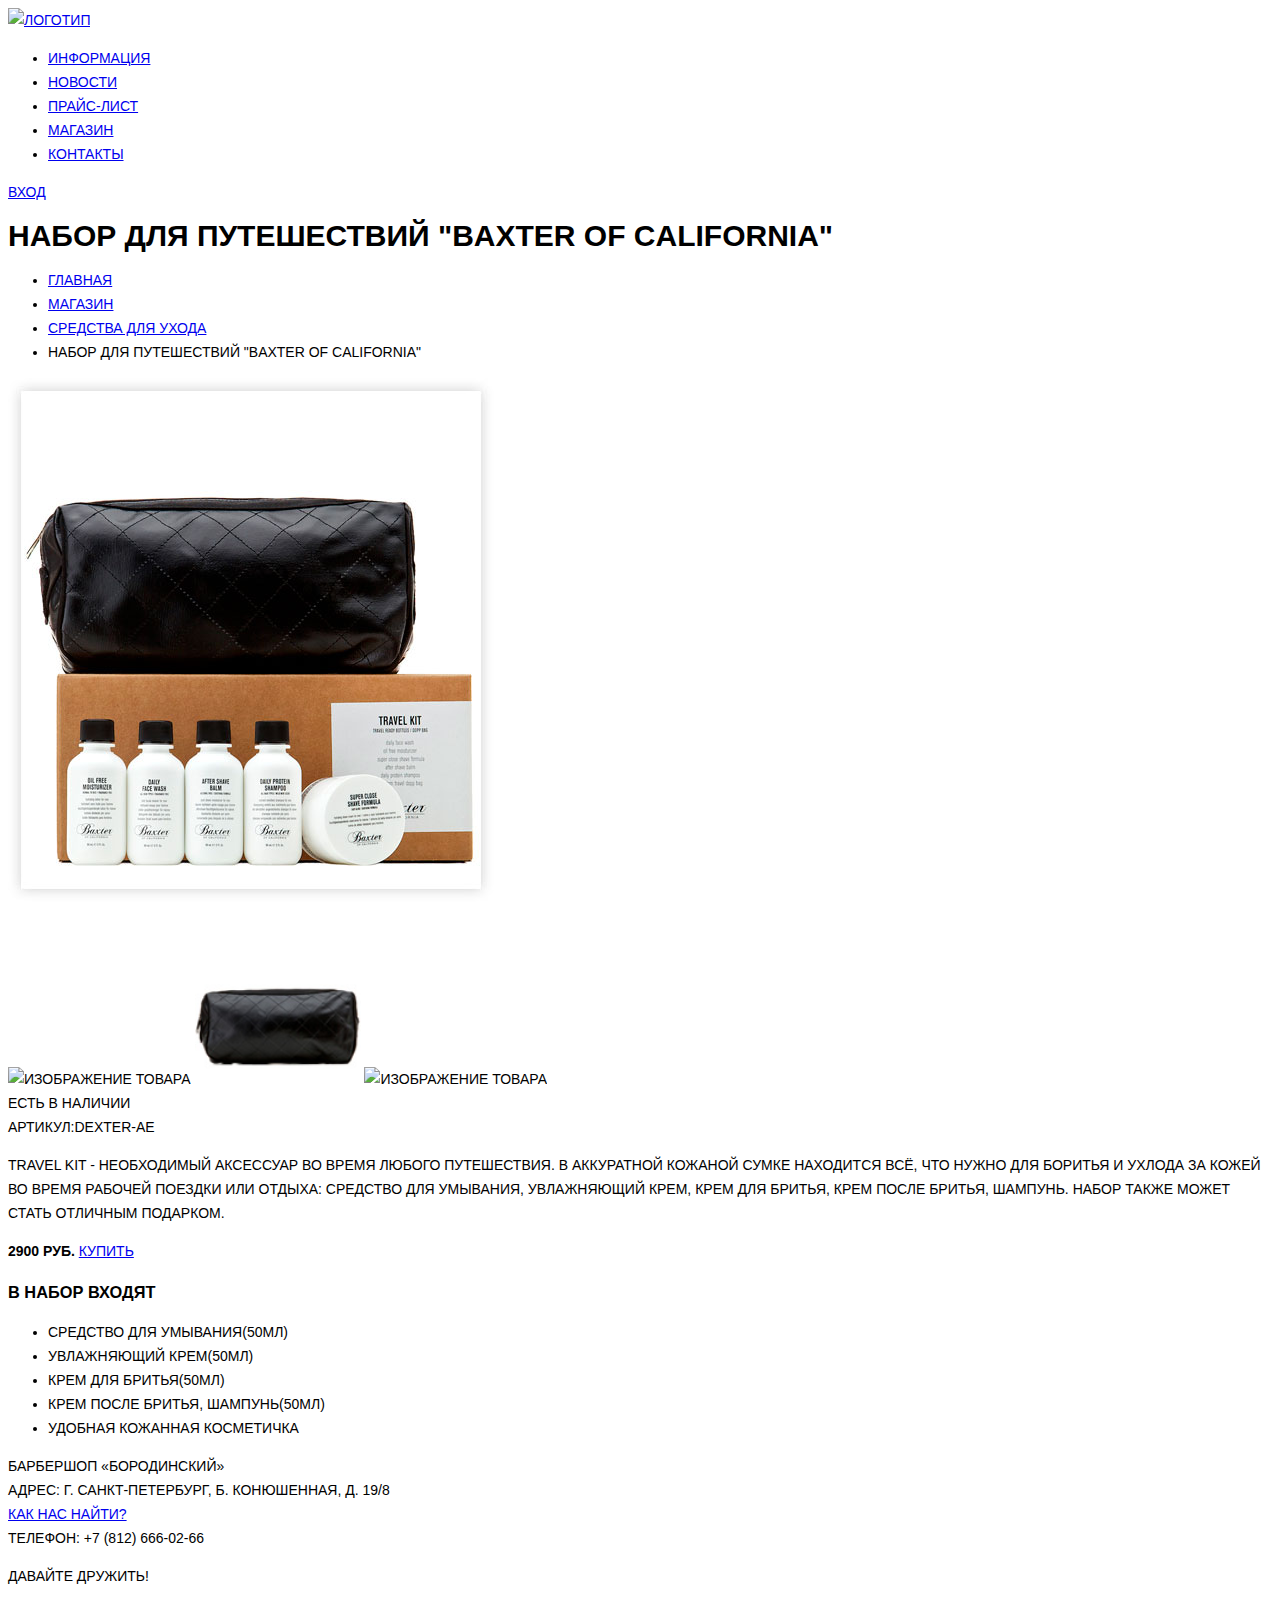
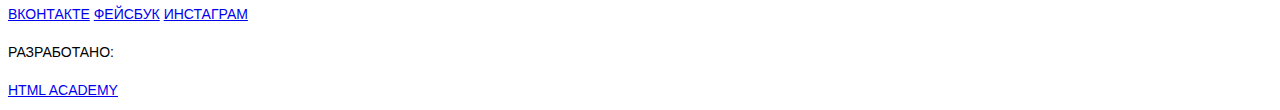
==== barbershop-item.html @ 288feab6 "Merge pull request #2 from VlaSovaAnna/master" ====
<!DOCTYPE html>
<html lang="ru">
  <head>
    <meta charset="utf-8">
    <title>Барбершоп «Бородинский»</title>
    <link href="css/style.css" rel="stylesheet">
  </head
  <body>
    <header class="main-header">
      <div class="container">
        <a class="logo-header" href="index.html">
          <img width="111" height="24" alt="Логотип" src="img/logo.png">
        </a>
        <nav class="main-navigation">
          <ul>
            <li>
              <a class="nav-link" href="#">ИНФОРМАЦИЯ</a>
            </li>
            <li>
              <a class="nav-link"  href="#">НОВОСТИ</a>
            </li>
            <li>
              <a class="nav-link"  href="barbershop-price.html">ПРАЙС-ЛИСТ</a>
            </li>
            <li>
              <a class="nav-link nav-link-active"  href="barbershop-shop.html">МАГАЗИН</a>
            </li>
            <li>
              <a class="nav-link"  href="#">КОНТАКТЫ</a>
            </li>
          </ul>
        </nav>
        <div class="user-block">
          <a class="login" href="#">ВХОД</a>
        </div>
      </div>
    </header>
    <main class="container">
      <h1>НАБОР ДЛЯ ПУТЕШЕСТВИЙ "BAXTER OF CALIFORNIA"</h1>
      <ul class="breadcrumbs">
        <li class="breadcrumbs-item">
          <a href="index.html">ГЛАВНАЯ</a>
        </li>
        <li class="breadcrumbs-item">
          <a href="#">МАГАЗИН</a>
        </li>
        <li class="breadcrumbs-item">
          <a href="barbershop-shop.html">СРЕДСТВА ДЛЯ УХОДА</a>
        </li>
        <li class="breadcrumbs-item breadcrumbs-item-current">НАБОР ДЛЯ ПУТЕШЕСТВИЙ "BAXTER OF CALIFORNIA"</li>
      </ul>
      <div class="product-item">
        <div class="product-item-content">
          <section class="product-item-images">
            <img class="big-picture" width="486" height="524" src="img/travel_kit1_big.jpg" alt="Изображение товара">
            <div>
              <img class="small-picture" width="166" height="175" src="img/travel_kit3.jpg" alt="Изображение товара">
              <img class="small-picture" width="166" height="175" src="img/travel_kit2.jpg" alt="Изображение товара">
              <img class="small-picture" width="166" height="175" src="img/Travel_kit1.jpg" alt="Изображение товара">
            </div>
          </section>
          <section class="product-item-description">
            <div class="product-info">
              <div class="availability">ЕСТЬ В НАЛИЧИИ</div>
              <div class="vendor-code">АРТИКУЛ:DEXTER-AE</div>
            </div>
            <div>
              <p>TRAVEL KIT - НЕОБХОДИМЫЙ АКСЕССУАР ВО ВРЕМЯ ЛЮБОГО ПУТЕШЕСТВИЯ.
                В АККУРАТНОЙ КОЖАНОЙ СУМКЕ НАХОДИТСЯ ВСЁ, ЧТО НУЖНО ДЛЯ БОРИТЬЯ
                И УХЛОДА ЗА КОЖЕЙ ВО ВРЕМЯ РАБОЧЕЙ ПОЕЗДКИ ИЛИ ОТДЫХА: СРЕДСТВО
                ДЛЯ УМЫВАНИЯ, УВЛАЖНЯЮЩИЙ КРЕМ, КРЕМ ДЛЯ БРИТЬЯ, КРЕМ ПОСЛЕ
                БРИТЬЯ, ШАМПУНЬ. НАБОР ТАКЖЕ МОЖЕТ СТАТЬ ОТЛИЧНЫМ ПОДАРКОМ.
              </p>
              <div>
                <div>
                  <b class="price">2900 РУБ.</b>
                  <a class="button" href="#">Купить</a>
                </div>
                <div class="product-composition">
                  <H3> В НАБОР ВХОДЯТ</H3>
                  <ul>
                    <li>СРЕДСТВО ДЛЯ УМЫВАНИЯ(50МЛ)</li>
                    <li>УВЛАЖНЯЮЩИЙ КРЕМ(50МЛ)</li>
                    <li>КРЕМ ДЛЯ БРИТЬЯ(50МЛ)</li>
                    <li>КРЕМ ПОСЛЕ БРИТЬЯ, ШАМПУНЬ(50МЛ)</li>
                    <li>УДОБНАЯ КОЖАННАЯ КОСМЕТИЧКА</li>
                  </ul>
                </div>
              </div>
            </div>
          </section>
        </div>
      </div>
    </main>
    <footer class="main-footer">
      <div class="container">
        <section class="footer-contacts">
          Барбершоп «Бородинский»<br>
          Адрес: г. Санкт-Петербург, Б. Конюшенная, д. 19/8<br>
          <a href="#">Как нас найти?</a><br>
          Телефон: +7 (812) 666-02-66
        </section>
        <section class="footer-social">
          <p>Давайте дружить!</p>
          <a class="social-btn social-btn-vk" href="#">Вконтакте</a>
          <a class="social-btn social-btn-fb" href="#">Фейсбук</a>
          <a class="social-btn social-btn-inst" href="#">Инстаграм</a>
        </section>
        <section class="footer-copyright">
          <p>Разработано:</p>
          <a class="btn" href="https://htmlacademy.ru">HTML Academy</a>
        </section>
      </div>
    </footer>
  </body>
</html>
---- css/style.css ----
body{
    font-size: 14px;
    line-height: 24px;
    color: black;
    text-transform: uppercase;
    font-family: "PT Sans Narrow",Arial, sans-serif;
}

h1{
    font-size: 30px;
    line-width: 42px;
}

h2{
    font-size: 24px;
    line-width:30px;
}
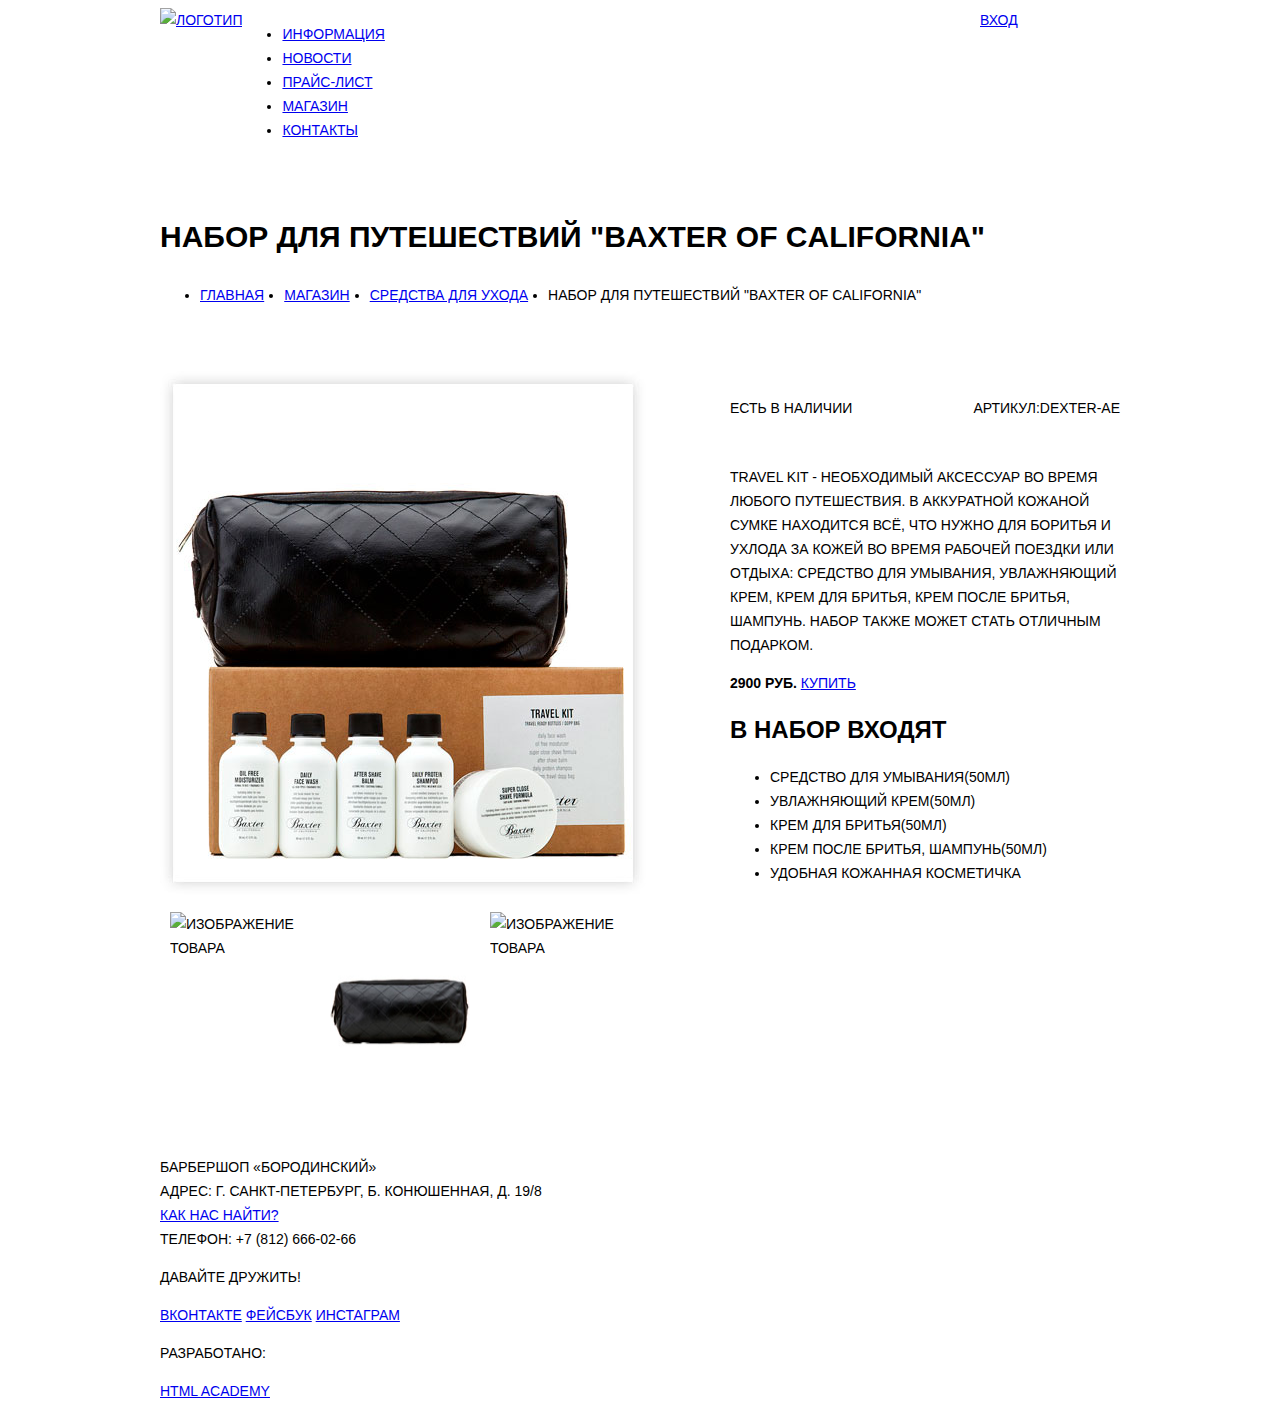
==== commit d93b0cc1: "доработка сетки" ====
--- a/barbershop-item.html
+++ b/barbershop-item.html
@@ -7,7 +7,7 @@
   </head
   <body>
     <header class="main-header">
-      <div class="container">
+      <div class="container clearfix">
         <a class="logo-header" href="index.html">
           <img width="111" height="24" alt="Логотип" src="img/logo.png">
         </a>
@@ -35,9 +35,9 @@
         </div>
       </div>
     </header>
-    <main class="container">
+    <main class="container clearfix">
       <h1>НАБОР ДЛЯ ПУТЕШЕСТВИЙ "BAXTER OF CALIFORNIA"</h1>
-      <ul class="breadcrumbs">
+      <ul class="breadcrumbs clearfix">
         <li class="breadcrumbs-item">
           <a href="index.html">ГЛАВНАЯ</a>
         </li>
@@ -49,8 +49,8 @@
         </li>
         <li class="breadcrumbs-item breadcrumbs-item-current">НАБОР ДЛЯ ПУТЕШЕСТВИЙ "BAXTER OF CALIFORNIA"</li>
       </ul>
-      <div class="product-item">
-        <div class="product-item-content">
+      <div class="product-item clearfix">
+        <div class="product-item-content clearfix">
           <section class="product-item-images">
             <img class="big-picture" width="486" height="524" src="img/travel_kit1_big.jpg" alt="Изображение товара">
             <div>
@@ -60,7 +60,7 @@
             </div>
           </section>
           <section class="product-item-description">
-            <div class="product-info">
+            <div class="product-info clearfix">
               <div class="availability">ЕСТЬ В НАЛИЧИИ</div>
               <div class="vendor-code">АРТИКУЛ:DEXTER-AE</div>
             </div>
@@ -77,7 +77,7 @@
                   <a class="button" href="#">Купить</a>
                 </div>
                 <div class="product-composition">
-                  <H3> В НАБОР ВХОДЯТ</H3>
+                  <H2> В НАБОР ВХОДЯТ</H2>
                   <ul>
                     <li>СРЕДСТВО ДЛЯ УМЫВАНИЯ(50МЛ)</li>
                     <li>УВЛАЖНЯЮЩИЙ КРЕМ(50МЛ)</li>
@@ -93,7 +93,7 @@
       </div>
     </main>
     <footer class="main-footer">
-      <div class="container">
+      <div class="container clearfix">
         <section class="footer-contacts">
           Барбершоп «Бородинский»<br>
           Адрес: г. Санкт-Петербург, Б. Конюшенная, д. 19/8<br>
--- a/css/style.css
+++ b/css/style.css
@@ -8,10 +8,209 @@
 
 h1{
     font-size: 30px;
-    line-width: 42px;
+    line-height: 42px;
+    margin-bottom:25px;
 }
 
 h2{
     font-size: 24px;
-    line-width:30px;
-}
+    line-height:30px;
+}
+
+h3,
+.button,
+.price{
+    font-size: 14px;
+    line-height:18px;
+}
+
+.clearfix::after {
+    content: "";
+    display: table;
+    clear: both;
+}
+
+.main-content{
+    margin:0;
+    padding:0;
+}
+.container {
+    clear:both;
+    width: 960px;
+    margin: 0 auto;
+    padding: 0 10px;
+}
+
+.logo-header{
+    float: left;
+    width: 111;
+    height: 24;
+}
+.main-header {
+    margin-bottom: 60px;
+}
+
+.main-navigation {
+    float: left;
+    width: auto;
+    min-height: 70px;
+}
+
+.user-block {
+    float: right;
+    width: 140px;
+    min-height: 70px;
+}
+
+.index-logo {
+    width: 368px;
+    min-height: 204px;
+    margin-right: auto;
+    margin-left: auto;
+    margin-bottom: 25px;
+}
+
+.breadcrumbs{
+/*outline: 1px solid blue;*/
+}
+
+.breadcrumbs-item{
+    float: left;
+    margin-right: 20px;
+}
+
+.features {
+    margin-bottom: 80px;
+}
+
+.features-item {
+    float: left;
+    width: 300px;
+    min-height: 175px;
+    margin-right: 20px;
+}
+
+.features-item:last-child {
+    margin-right: 0;
+}
+.main-content {
+    margin-bottom: 35px;
+    padding: 50px 0;
+}
+
+.product-item{
+  /*  outline: 1px solid blue;*/
+}
+
+.product-item-content {
+    min-width: 960px;
+    margin-bottom: 35px;
+    padding: 50px 0;
+    /*outline: 1px solid red;*/
+}
+
+.index-content {
+    margin-bottom: 35px;
+    padding: 50px 80px;
+}
+
+.index-content-left {
+    float: left;
+    width: 380px;
+    min-height: 330px;
+}
+
+.index-content-right {
+    float: right;
+    width: 300px;
+    min-height: 330px;
+}
+.filters-form {
+    float: left;
+    width: 240px;
+    padding: 0;
+
+}
+.catalog {
+    float: right;
+    font-size: 0;
+    width: 700px;
+}
+
+.product {
+    display: inline-block;
+    position: relative;
+    vertical-align: top;
+    width: 220px;
+    min-height: 286px;
+    margin-right: 20px;
+    margin-bottom: 20px;
+}
+
+.product:nth-child(3n) {
+    margin-right: 0px;
+}
+
+.price-and-buy{
+     position: absolute;
+     bottom: 0;
+}
+.product-item-images {
+    float: left;
+    width: 480px;
+    min-height: 668px;
+    margin-right:60px;
+}
+
+.small-picture {
+    float: left;
+    width: 140px;
+    height: 148px;
+    margin: 10px;
+}
+
+.product-item-description {
+    float: right;
+    width: 390px;
+    min-height: 670px;
+    padding-top: 25px;
+    padding-left: 10px;
+}
+
+.product-info{
+    margin-bottom: 45px;
+}
+
+.availability{
+    float: left;
+    width: 50%;
+}
+
+.vendor-code{
+    float: right;
+    width: 50%;
+    text-align: right;
+.main-footer {
+    margin-top: 65px;
+    padding-top: 60px;
+    padding-bottom: 40px;
+}
+
+.footer-contacts {
+    float: left;
+    width: 320px;
+    margin-right: 60px;
+    min-height: 90px;
+}
+
+.footer-social {
+    float: left;
+    width: 180px;
+    min-height: 90px;
+}
+
+.footer-copyright {
+    float: right;
+    width: 180px;
+    min-height: 90px;
+}
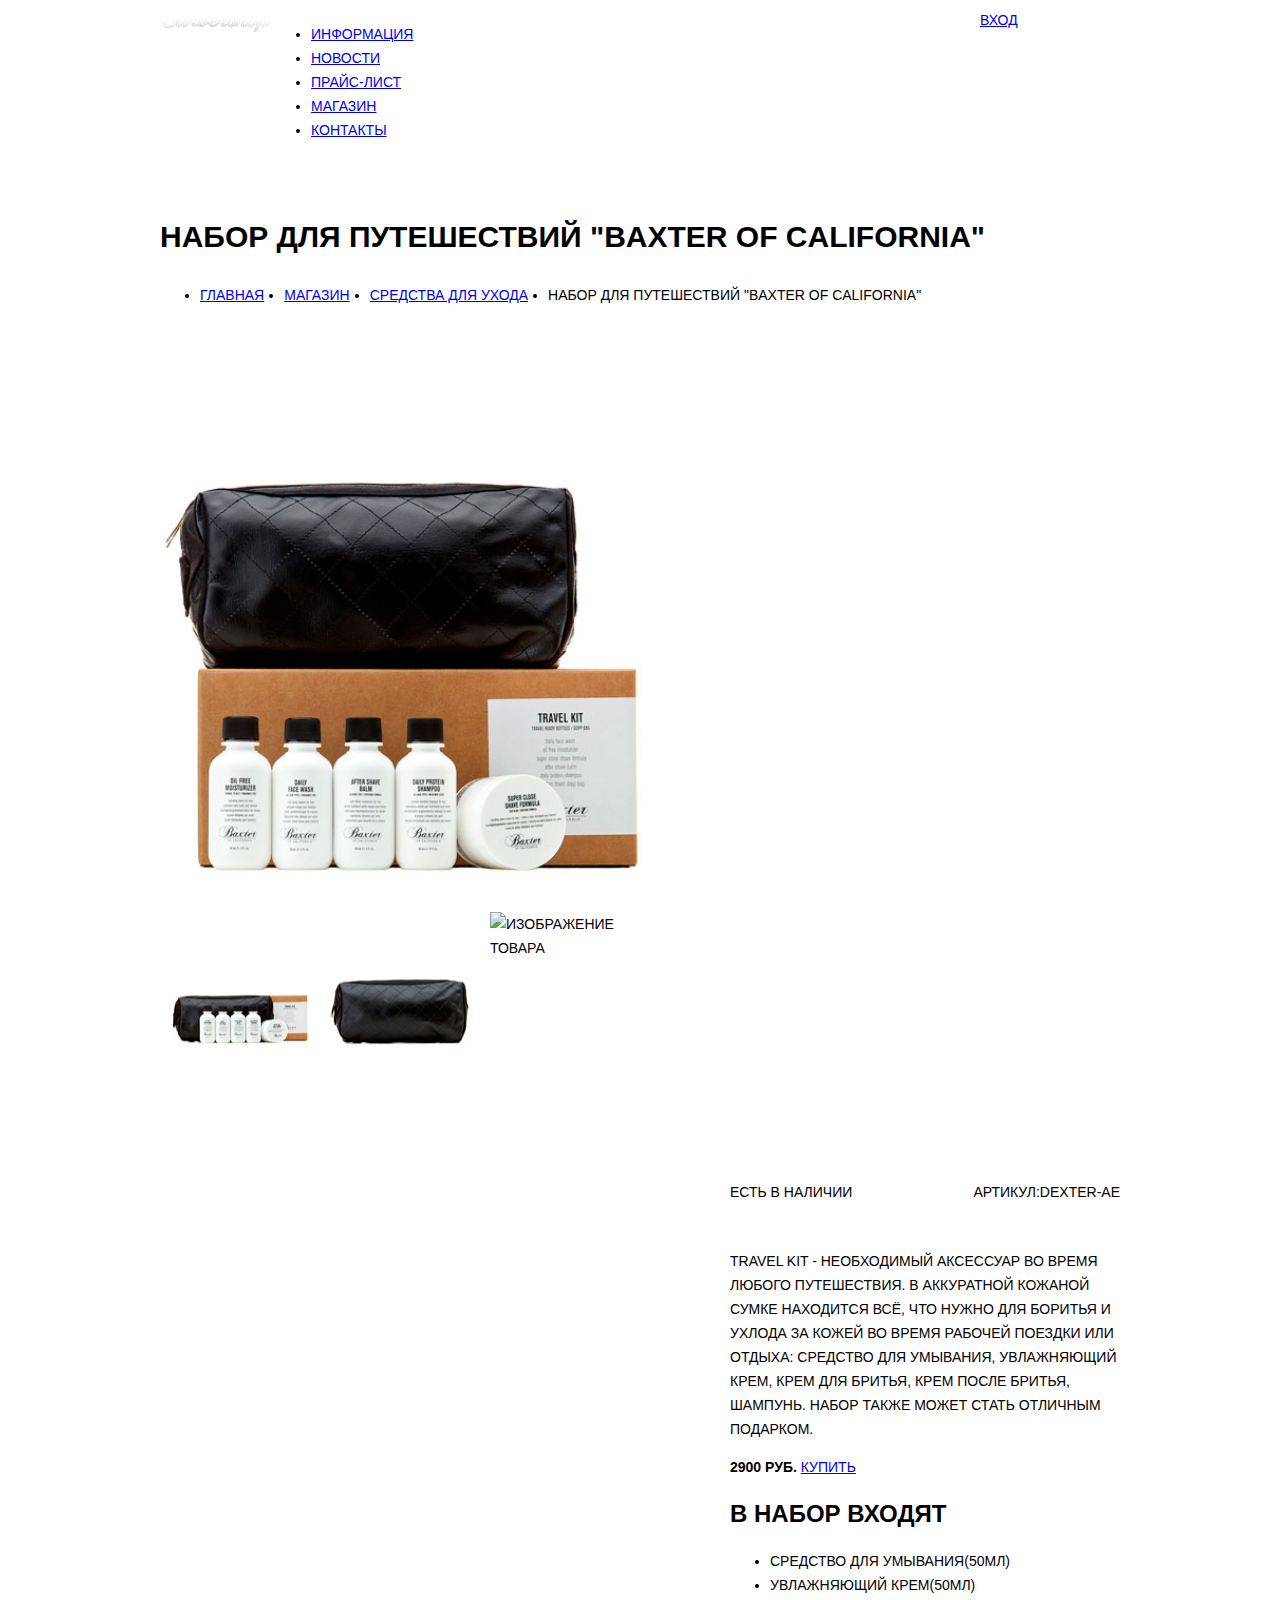
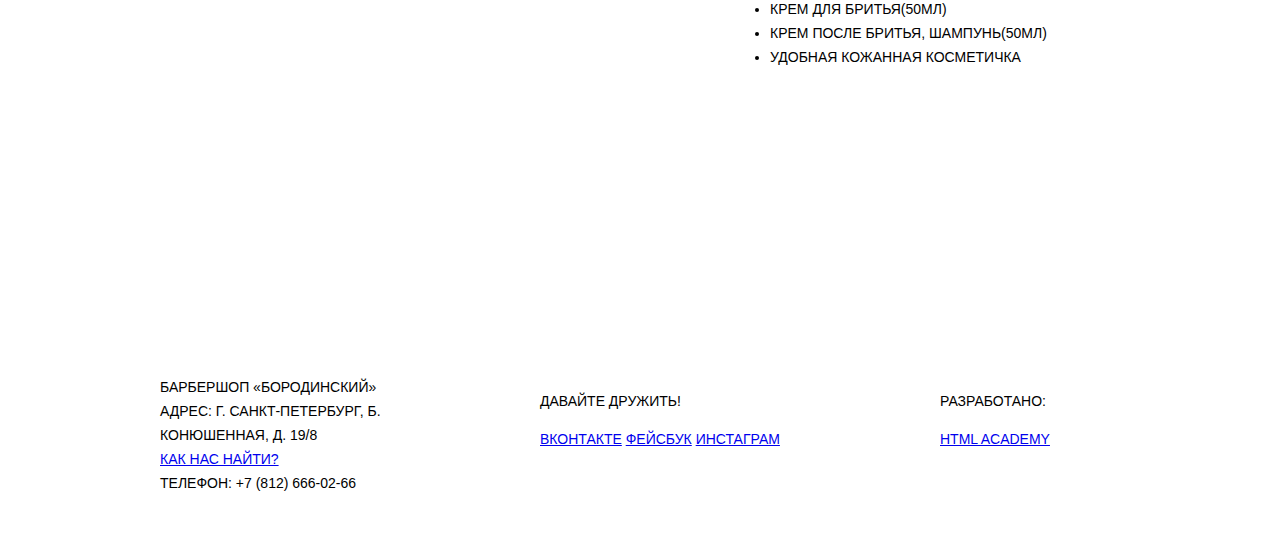
==== commit f85dc22e: "Исправления сетки" ====
--- a/barbershop-item.html
+++ b/barbershop-item.html
@@ -53,7 +53,6 @@
         <div class="product-item-content clearfix">
           <section class="product-item-images">
             <img class="big-picture" width="486" height="524" src="img/travel_kit1_big.jpg" alt="Изображение товара">
-            <div>
               <img class="small-picture" width="166" height="175" src="img/travel_kit3.jpg" alt="Изображение товара">
               <img class="small-picture" width="166" height="175" src="img/travel_kit2.jpg" alt="Изображение товара">
               <img class="small-picture" width="166" height="175" src="img/Travel_kit1.jpg" alt="Изображение товара">
--- a/css/style.css
+++ b/css/style.css
@@ -43,8 +43,8 @@
 
 .logo-header{
     float: left;
-    width: 111;
-    height: 24;
+    width: 111px;
+    height: 24px;
 }
 .main-header {
     margin-bottom: 60px;
@@ -52,7 +52,7 @@
 
 .main-navigation {
     float: left;
-    width: auto;
+    max-width: 800px;
     min-height: 70px;
 }
 
@@ -147,6 +147,11 @@
     margin-bottom: 20px;
 }
 
+.switch-pages{
+    font-size: 14px;
+    line-height: 18px;
+}
+
 .product:nth-child(3n) {
     margin-right: 0px;
 }
@@ -190,6 +195,8 @@
     float: right;
     width: 50%;
     text-align: right;
+}
+
 .main-footer {
     margin-top: 65px;
     padding-top: 60px;
@@ -205,12 +212,14 @@
 
 .footer-social {
     float: left;
+    min-width: 180px;
+    max-width: 380px;
+    min-height: 90px;
+    /*outline:1px solid red;*/
+}
+
+.footer-copyright {
+    float: right;
     width: 180px;
     min-height: 90px;
 }
-
-.footer-copyright {
-    float: right;
-    width: 180px;
-    min-height: 90px;
-}
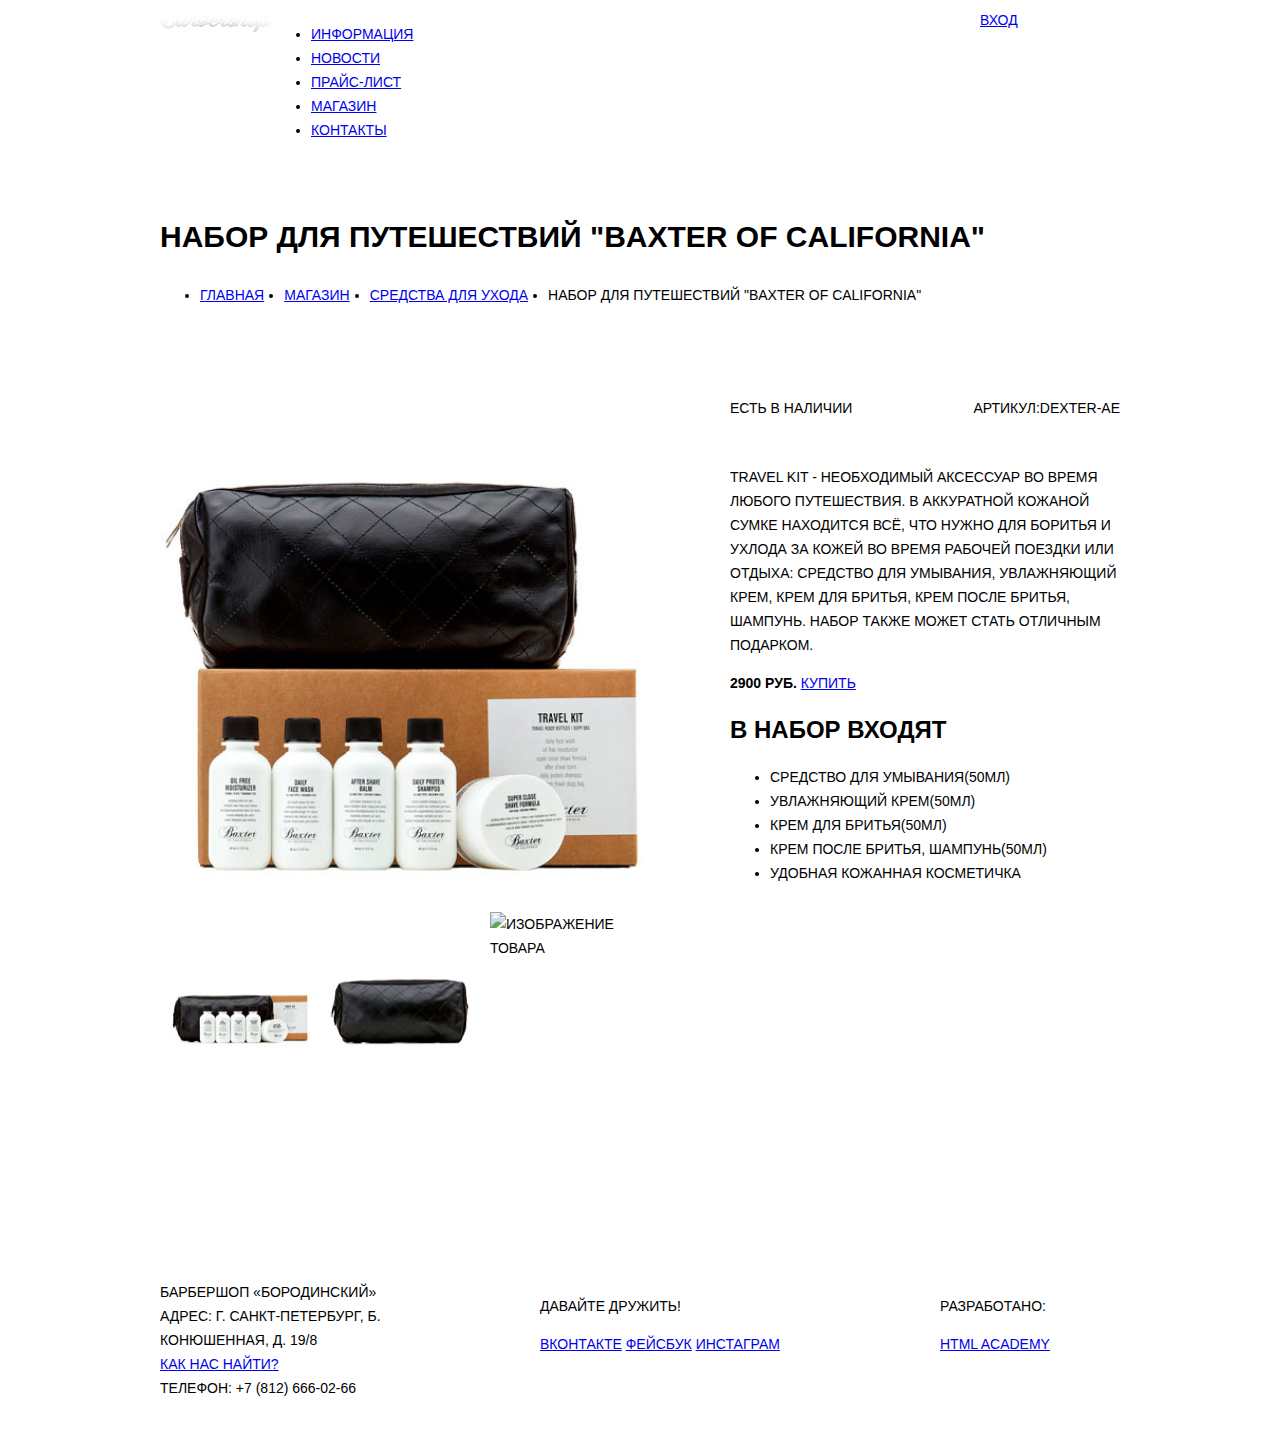
==== commit bc4a192f: "Merge remote-tracking branch 'refs/remotes/origin/master' into htmlacademy-htmlcss/master" ====
--- a/barbershop-item.html
+++ b/barbershop-item.html
@@ -53,6 +53,7 @@
         <div class="product-item-content clearfix">
           <section class="product-item-images">
             <img class="big-picture" width="486" height="524" src="img/travel_kit1_big.jpg" alt="Изображение товара">
+            <div class="clearfix">
               <img class="small-picture" width="166" height="175" src="img/travel_kit3.jpg" alt="Изображение товара">
               <img class="small-picture" width="166" height="175" src="img/travel_kit2.jpg" alt="Изображение товара">
               <img class="small-picture" width="166" height="175" src="img/Travel_kit1.jpg" alt="Изображение товара">
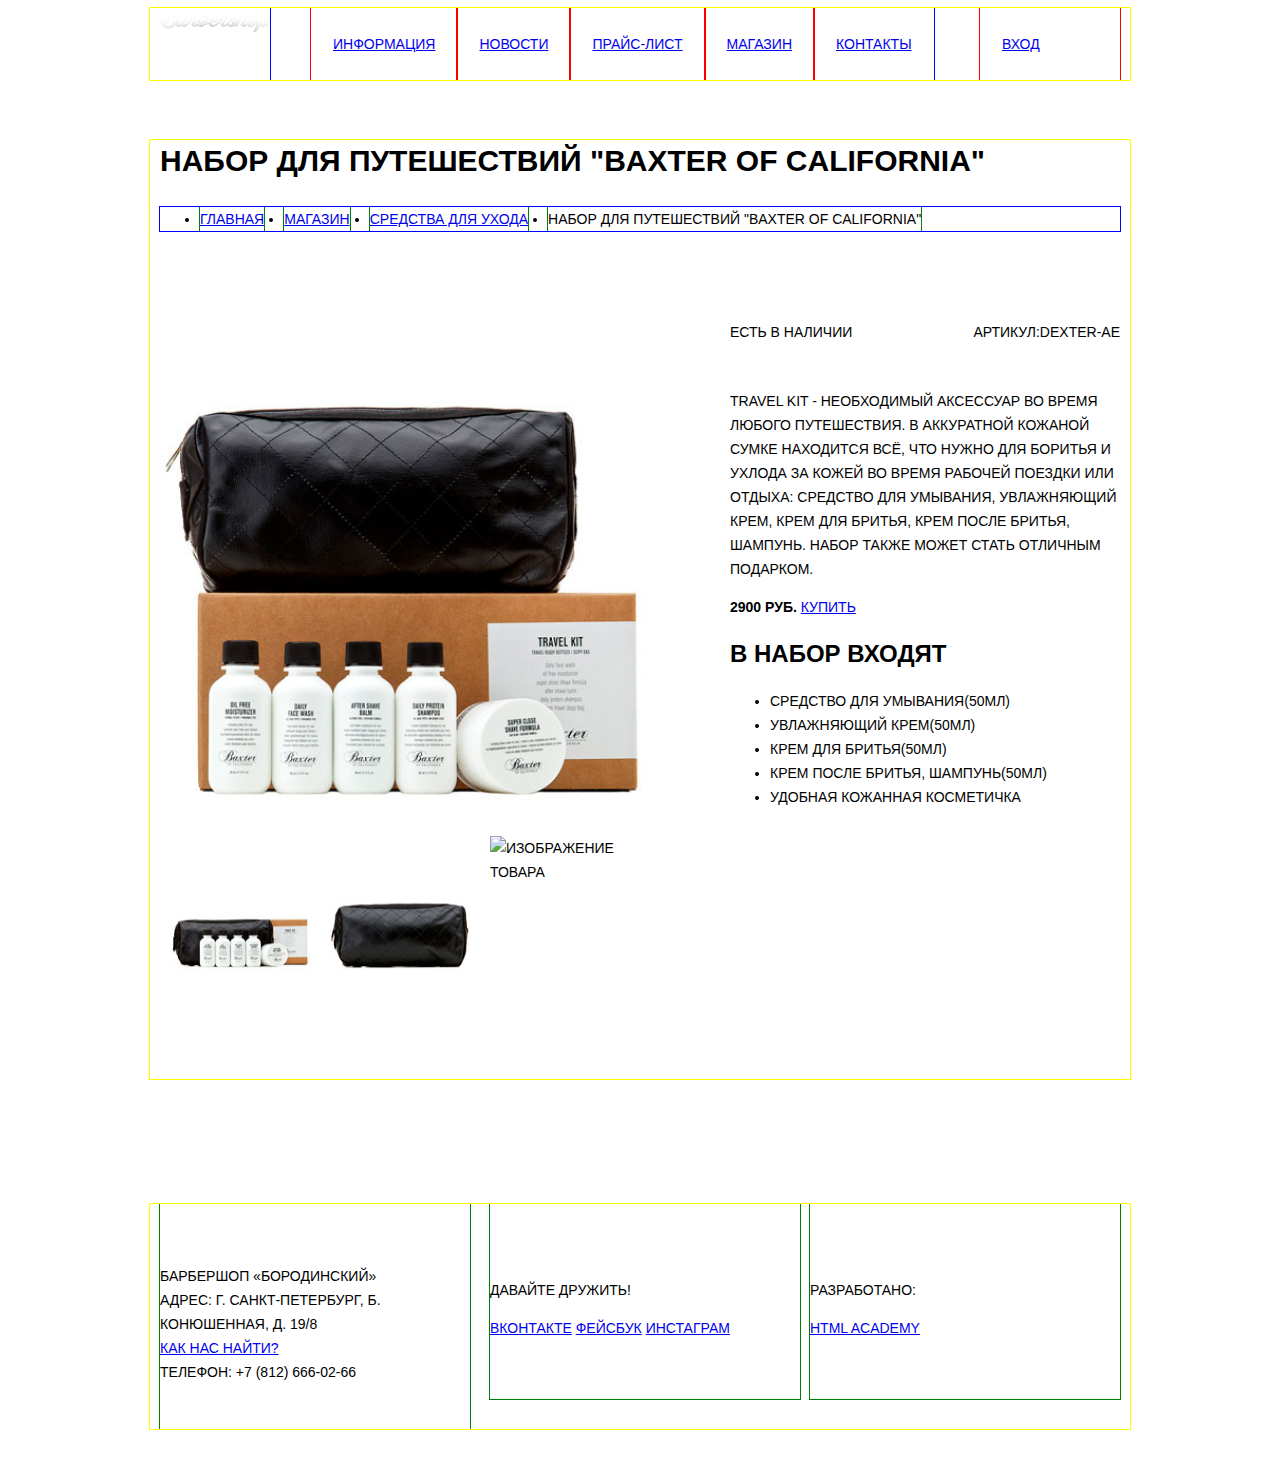
==== commit 5929d490: "Запуталась в версиях сливаю доработку сетки" ====
--- a/barbershop-item.html
+++ b/barbershop-item.html
@@ -4,7 +4,7 @@
     <meta charset="utf-8">
     <title>Барбершоп «Бородинский»</title>
     <link href="css/style.css" rel="stylesheet">
-  </head
+  </head>
   <body>
     <header class="main-header">
       <div class="container clearfix">
@@ -45,9 +45,9 @@
           <a href="#">МАГАЗИН</a>
         </li>
         <li class="breadcrumbs-item">
-          <a href="barbershop-shop.html">СРЕДСТВА ДЛЯ УХОДА</a>
+          <a href="barbershop-shop.html">СРЕДСТВА&nbsp;ДЛЯ&nbsp;УХОДА</a>
         </li>
-        <li class="breadcrumbs-item breadcrumbs-item-current">НАБОР ДЛЯ ПУТЕШЕСТВИЙ "BAXTER OF CALIFORNIA"</li>
+        <li class="breadcrumbs-item breadcrumbs-item-current">НАБОР&nbsp;ДЛЯ&nbsp;ПУТЕШЕСТВИЙ "BAXTER&nbsp;OF&nbsp;CALIFORNIA"</li>
       </ul>
       <div class="product-item clearfix">
         <div class="product-item-content clearfix">
@@ -94,19 +94,19 @@
     </main>
     <footer class="main-footer">
       <div class="container clearfix">
-        <section class="footer-contacts">
+        <section class="footer-section footer-contacts">
           Барбершоп «Бородинский»<br>
           Адрес: г. Санкт-Петербург, Б. Конюшенная, д. 19/8<br>
           <a href="#">Как нас найти?</a><br>
           Телефон: +7 (812) 666-02-66
         </section>
-        <section class="footer-social">
+        <section class="footer-section footer-social">
           <p>Давайте дружить!</p>
           <a class="social-btn social-btn-vk" href="#">Вконтакте</a>
           <a class="social-btn social-btn-fb" href="#">Фейсбук</a>
           <a class="social-btn social-btn-inst" href="#">Инстаграм</a>
         </section>
-        <section class="footer-copyright">
+        <section class="footer-section footer-copyright">
           <p>Разработано:</p>
           <a class="btn" href="https://htmlacademy.ru">HTML Academy</a>
         </section>
--- a/css/style.css
+++ b/css/style.css
@@ -39,6 +39,7 @@
     width: 960px;
     margin: 0 auto;
     padding: 0 10px;
+    outline:1px solid yellow;
 }
 
 .logo-header{
@@ -53,13 +54,40 @@
 .main-navigation {
     float: left;
     max-width: 800px;
-    min-height: 70px;
+    min-height: 72px;
+    padding: 0;
+    font-size: 0;
+    outline: 1px solid blue;
+}
+
+.main-navigation ul{
+    margin: 0;
+}
+
+.main-navigation li{
+    display: inline-block;
+    padding: 24px 22px;
+    font-size: 14px;
+    outline: 1px solid red;
+}
+.main-navigation a{
+    display: block;
+    width: 100%;
+    height:100%;
+    margin: 0;
 }
 
 .user-block {
     float: right;
     width: 140px;
-    min-height: 70px;
+    min-height: 72px;
+    outline: 1px solid red;
+}
+
+.user-block a{
+  display: block;
+    padding: 24px 22px;
+    /*outline: 3px solid blue;*/
 }
 
 .index-logo {
@@ -71,12 +99,15 @@
 }
 
 .breadcrumbs{
-/*outline: 1px solid blue;*/
+    min-width: 70PX;
+    outline: 1px solid blue;
 }
 
 .breadcrumbs-item{
     float: left;
-    margin-right: 20px;
+    width:auto;
+    margin-right: 20px;
+    outline: 1px solid green;
 }
 
 .features {
@@ -99,7 +130,7 @@
 }
 
 .product-item{
-  /*  outline: 1px solid blue;*/
+    /*outline: 1px solid blue;*/
 }
 
 .product-item-content {
@@ -145,6 +176,7 @@
     min-height: 286px;
     margin-right: 20px;
     margin-bottom: 20px;
+    outline:1px solid pink;
 }
 
 .switch-pages{
@@ -203,23 +235,30 @@
     padding-bottom: 40px;
 }
 
+.footer-section{
+    width: 310px;
+    min-height: 90px;
+    padding-top: 60px;
+    padding-bottom: 45px;
+    margin-right: 20px;
+}
+
+.footer-section:last-child{
+    margin-right: 0;
+}
 .footer-contacts {
     float: left;
-    width: 320px;
-    margin-right: 60px;
     min-height: 90px;
+    outline: 1px solid green;
 }
 
 .footer-social {
     float: left;
-    min-width: 180px;
-    max-width: 380px;
-    min-height: 90px;
-    /*outline:1px solid red;*/
+    margin-right: 0;
+    outline: 1px solid green;
 }
 
 .footer-copyright {
     float: right;
-    width: 180px;
-    min-height: 90px;
-}
+    outline: 1px solid green;
+}
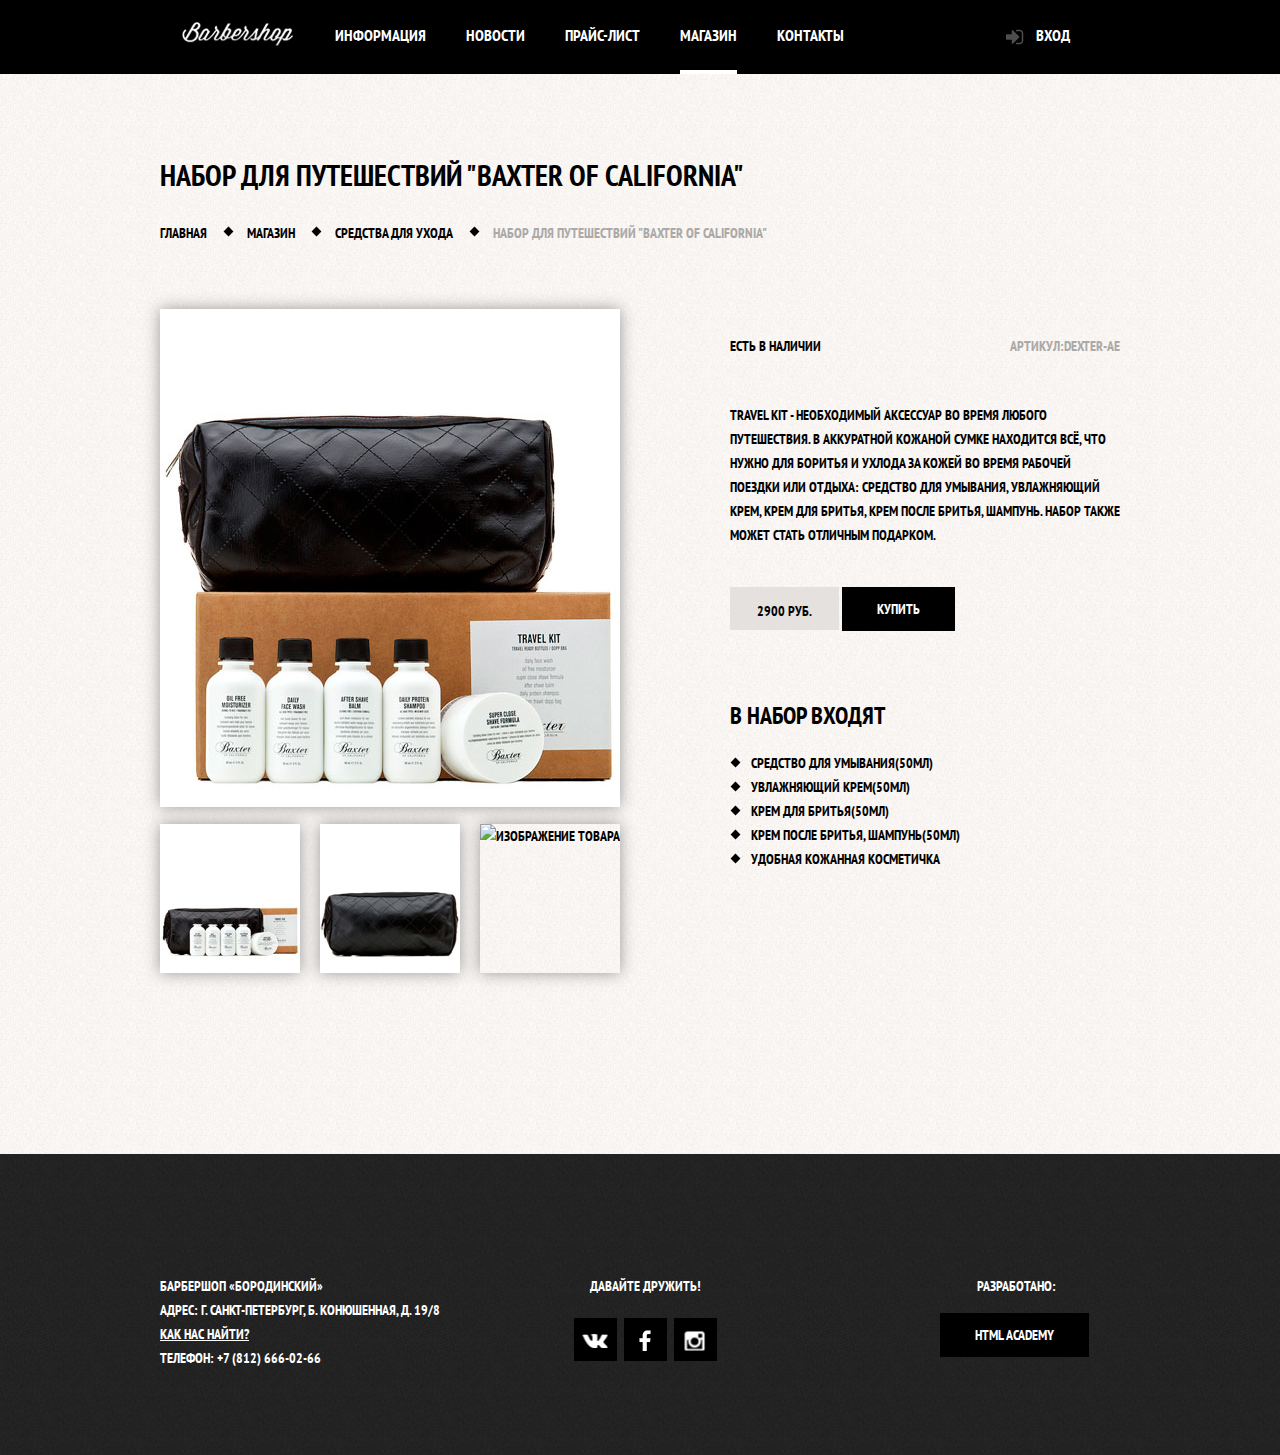
==== commit 51048263: "Декоративные элементы «Барбершопа»" ====
--- a/barbershop-item.html
+++ b/barbershop-item.html
@@ -3,6 +3,8 @@
   <head>
     <meta charset="utf-8">
     <title>Барбершоп «Бородинский»</title>
+    <link rel="stylesheet" href="https://fonts.googleapis.com/css?family=PT+Sans+Narrow:400,700&amp;subset=latin,cyrillic">
+    <link rel="stylesheet" href="css/normalize.css">
     <link href="css/style.css" rel="stylesheet">
   </head>
   <body>
@@ -35,50 +37,50 @@
         </div>
       </div>
     </header>
-    <main class="container clearfix">
-      <h1>НАБОР ДЛЯ ПУТЕШЕСТВИЙ "BAXTER OF CALIFORNIA"</h1>
-      <ul class="breadcrumbs clearfix">
-        <li class="breadcrumbs-item">
-          <a href="index.html">ГЛАВНАЯ</a>
-        </li>
-        <li class="breadcrumbs-item">
-          <a href="#">МАГАЗИН</a>
-        </li>
-        <li class="breadcrumbs-item">
-          <a href="barbershop-shop.html">СРЕДСТВА&nbsp;ДЛЯ&nbsp;УХОДА</a>
-        </li>
-        <li class="breadcrumbs-item breadcrumbs-item-current">НАБОР&nbsp;ДЛЯ&nbsp;ПУТЕШЕСТВИЙ "BAXTER&nbsp;OF&nbsp;CALIFORNIA"</li>
-      </ul>
-      <div class="product-item clearfix">
-        <div class="product-item-content clearfix">
-          <section class="product-item-images">
-            <img class="big-picture" width="486" height="524" src="img/travel_kit1_big.jpg" alt="Изображение товара">
-            <div class="clearfix">
-              <img class="small-picture" width="166" height="175" src="img/travel_kit3.jpg" alt="Изображение товара">
-              <img class="small-picture" width="166" height="175" src="img/travel_kit2.jpg" alt="Изображение товара">
-              <img class="small-picture" width="166" height="175" src="img/Travel_kit1.jpg" alt="Изображение товара">
-            </div>
-          </section>
-          <section class="product-item-description">
-            <div class="product-info clearfix">
-              <div class="availability">ЕСТЬ В НАЛИЧИИ</div>
-              <div class="vendor-code">АРТИКУЛ:DEXTER-AE</div>
-            </div>
-            <div>
-              <p>TRAVEL KIT - НЕОБХОДИМЫЙ АКСЕССУАР ВО ВРЕМЯ ЛЮБОГО ПУТЕШЕСТВИЯ.
-                В АККУРАТНОЙ КОЖАНОЙ СУМКЕ НАХОДИТСЯ ВСЁ, ЧТО НУЖНО ДЛЯ БОРИТЬЯ
-                И УХЛОДА ЗА КОЖЕЙ ВО ВРЕМЯ РАБОЧЕЙ ПОЕЗДКИ ИЛИ ОТДЫХА: СРЕДСТВО
-                ДЛЯ УМЫВАНИЯ, УВЛАЖНЯЮЩИЙ КРЕМ, КРЕМ ДЛЯ БРИТЬЯ, КРЕМ ПОСЛЕ
-                БРИТЬЯ, ШАМПУНЬ. НАБОР ТАКЖЕ МОЖЕТ СТАТЬ ОТЛИЧНЫМ ПОДАРКОМ.
-              </p>
+    <main  class="item-content">
+      <div class="container clearfix">
+        <h1>НАБОР ДЛЯ ПУТЕШЕСТВИЙ "BAXTER OF CALIFORNIA"</h1>
+        <ul class="breadcrumbs clearfix">
+          <li class="breadcrumbs-item">
+            <a href="index.html">ГЛАВНАЯ</a>
+          </li>
+          <li class="breadcrumbs-item">
+            <a href="#">МАГАЗИН</a>
+          </li>
+          <li class="breadcrumbs-item">
+            <a href="barbershop-shop.html">СРЕДСТВА&nbsp;ДЛЯ&nbsp;УХОДА</a>
+          </li>
+          <li class="breadcrumbs-item breadcrumbs-item-current">НАБОР&nbsp;ДЛЯ&nbsp;ПУТЕШЕСТВИЙ "BAXTER&nbsp;OF&nbsp;CALIFORNIA"</li>
+        </ul>
+        <div class="product-item clearfix">
+          <div class="product-item-content clearfix">
+            <section class="product-item-images">
+              <img class="big-picture" src="img/travel_kit1_big.jpg" alt="Изображение товара">
+              <div class="clearfix">
+                <img class="small-picture" src="img/travel_kit3.jpg" alt="Изображение товара">
+                <img class="small-picture" src="img/travel_kit2.jpg" alt="Изображение товара">
+                <img class="small-picture" src="img/Travel_kit1.jpg" alt="Изображение товара">
+              </div>
+            </section>
+            <section class="product-item-description">
+              <div class="product-info clearfix">
+                <div class="availability">ЕСТЬ В НАЛИЧИИ</div>
+                <div class="vendor-code">АРТИКУЛ:DEXTER-AE</div>
+              </div>
               <div>
+                <p>TRAVEL KIT - НЕОБХОДИМЫЙ АКСЕССУАР ВО ВРЕМЯ ЛЮБОГО ПУТЕШЕСТВИЯ.
+                  В АККУРАТНОЙ КОЖАНОЙ СУМКЕ НАХОДИТСЯ ВСЁ, ЧТО НУЖНО ДЛЯ БОРИТЬЯ
+                  И УХЛОДА ЗА КОЖЕЙ ВО ВРЕМЯ РАБОЧЕЙ ПОЕЗДКИ ИЛИ ОТДЫХА: СРЕДСТВО
+                  ДЛЯ УМЫВАНИЯ, УВЛАЖНЯЮЩИЙ КРЕМ, КРЕМ ДЛЯ БРИТЬЯ, КРЕМ ПОСЛЕ
+                  БРИТЬЯ, ШАМПУНЬ. НАБОР ТАКЖЕ МОЖЕТ СТАТЬ ОТЛИЧНЫМ ПОДАРКОМ.
+                </p>
                 <div>
-                  <b class="price">2900 РУБ.</b>
-                  <a class="button" href="#">Купить</a>
-                </div>
-                <div class="product-composition">
+                  <div class="price-and-buy-item">
+                    <b class="price">2900 РУБ.</b>
+                    <a class="btn" href="#">Купить</a>
+                  </div>
                   <H2> В НАБОР ВХОДЯТ</H2>
-                  <ul>
+                  <ul  class="product-list">
                     <li>СРЕДСТВО ДЛЯ УМЫВАНИЯ(50МЛ)</li>
                     <li>УВЛАЖНЯЮЩИЙ КРЕМ(50МЛ)</li>
                     <li>КРЕМ ДЛЯ БРИТЬЯ(50МЛ)</li>
@@ -87,8 +89,8 @@
                   </ul>
                 </div>
               </div>
-            </div>
-          </section>
+            </section>
+          </div>
         </div>
       </div>
     </main>
--- a/css/style.css
+++ b/css/style.css
@@ -1,9 +1,17 @@
 body{
+    /*min-width: 960px;*/
+    margin: 0 auto;
     font-size: 14px;
     line-height: 24px;
+    font-weight: 700;
     color: black;
+    font-family: "PT Sans Narrow",Arial, sans-serif;
     text-transform: uppercase;
-    font-family: "PT Sans Narrow",Arial, sans-serif;
+    background-color: #000000
+}
+.barbershop-index{
+    color: #ffffff;
+    background: #000000 url("../img/tint.jpg") no-repeat center top;
 }
 
 h1{
@@ -18,10 +26,16 @@
 }
 
 h3,
-.button,
 .price{
     font-size: 14px;
     line-height:18px;
+}
+
+.main-title{
+    font-size: 48px;
+    text-align: center;
+    line-height: 48px;
+    margin-bottom:50px;
 }
 
 .clearfix::after {
@@ -30,84 +44,158 @@
     clear: both;
 }
 
-.main-content{
-    margin:0;
-    padding:0;
-}
 .container {
     clear:both;
     width: 960px;
     margin: 0 auto;
     padding: 0 10px;
-    outline:1px solid yellow;
+    /*outline:1px solid yellow;*/
 }
 
 .logo-header{
     float: left;
     width: 111px;
     height: 24px;
+    margin: 22px;
 }
 .main-header {
-    margin-bottom: 60px;
+    color: #ffffff;
+    background-color:  #000000;
 }
 
 .main-navigation {
     float: left;
     max-width: 800px;
     min-height: 72px;
+    margin: 0;
     padding: 0;
     font-size: 0;
-    outline: 1px solid blue;
-}
-
-.main-navigation ul{
-    margin: 0;
-}
-
-.main-navigation li{
-    display: inline-block;
-    padding: 24px 22px;
-    font-size: 14px;
-    outline: 1px solid red;
-}
-.main-navigation a{
-    display: block;
-    width: 100%;
-    height:100%;
-    margin: 0;
+    /*outline: 1px solid blue;*/
 }
 
 .user-block {
     float: right;
-    width: 140px;
+    max-width: 140px;
     min-height: 72px;
-    outline: 1px solid red;
-}
-
+    margin: 0;
+    padding: 0;
+    /*outline: 1px solid red;*/
+}
+
+.main-navigation ul{
+    margin: 0;
+    padding: 0;
+    list-style: none;
+}
+
+.main-navigation li,
+.login {
+    display: inline-block;
+    padding: 0 20px;
+    font-size: 16px;
+    line-height: 20px;
+    vertical-align: top;
+    /*outline: 1px solid red;*/
+}
+
+.main-navigation a,
 .user-block a{
-  display: block;
-    padding: 24px 22px;
-    /*outline: 3px solid blue;*/
-}
+    display: block;
+    padding: 25px 0;
+    margin: 0;
+    color: #ffffff;
+    text-decoration: none;
+}
+
+a.login {
+    position: relative;
+    padding: 25px 50px;
+}
+
+.main-navigation li:hover,
+.user-block a:hover {
+    background: #242424;
+}
+a.disabled{
+    color: #1a1a1a;
+}
+.nav-link,
+.login{
+    box-sizing: border-box;
+    border-bottom: 4px solid transparent;
+}
+.nav-link-active{
+    border-bottom: 4px solid #ffffff;
+}
+
+.login::before {
+    content: "";
+    position: absolute;
+    top: 28px;
+    left: 20px;
+    width: 18px;
+    height: 18px;
+    background: url("../img/sprite.png") no-repeat center;
+    background-position: -5px -141px;
+    opacity: 0.3;
+}
+a.login:hover::before {
+    opacity: 1;
+}
+
 
 .index-logo {
     width: 368px;
     min-height: 204px;
-    margin-right: auto;
-    margin-left: auto;
+    margin: 0 auto;
+    margin-top: 60px;
     margin-bottom: 25px;
 }
 
+.index-logo img {
+    width: 368px;
+    height: 204px;
+}
+
 .breadcrumbs{
-    min-width: 70PX;
-    outline: 1px solid blue;
+    min-width: 70px;
+    padding: 0;
+    list-style: none;
+    /*outline: 1px solid blue;*/
 }
 
 .breadcrumbs-item{
+    position: relative;
     float: left;
     width:auto;
-    margin-right: 20px;
-    outline: 1px solid green;
+    margin-right: 40px;
+    /*outline: 1px solid green;*/
+}
+
+.breadcrumbs-item::after {
+    content: "";
+    position: absolute;
+    right: -25px;
+    bottom: 10px;
+    width: 7px;
+    height: 7px;
+    transform: rotate(45deg);
+    background-color: #000000;
+}
+
+.breadcrumbs-item:last-child::after{
+    display: none;
+}
+
+.breadcrumbs-item a{
+    color: inherit;
+    text-decoration: none;
+}
+
+.breadcrumbs-item-current,
+.vendor-code
+{
+    color: #aba9a7;
 }
 
 .features {
@@ -117,13 +205,41 @@
 .features-item {
     float: left;
     width: 300px;
-    min-height: 175px;
     margin-right: 20px;
+    text-align: center;
 }
 
 .features-item:last-child {
     margin-right: 0;
 }
+
+.features-item {
+    margin:10px;
+    margin-bottom: 0;
+}
+
+.features-name {
+  position: relative;
+  display: block;
+  margin-bottom: 30px;
+  padding-bottom: 35px;
+  font-size: 30px;
+  line-height: 42px;
+}
+
+.features-name::after {
+    content: "";
+    position: absolute;
+    bottom: 0;
+    left: 50%;
+    display: block;
+    width: 20px;
+    height: 20px;
+    margin-left: -10px;
+    transform: rotate(45deg);
+    background-color: #ffffff;
+}
+
 .main-content {
     margin-bottom: 35px;
     padding: 50px 0;
@@ -139,29 +255,217 @@
     padding: 50px 0;
     /*outline: 1px solid red;*/
 }
-
+.product-item img{
+    box-shadow: 0 0 15px 0  #999999;
+}
+
+
+.shop-content,
+.price-content,
+.item-content {
+    margin-top: 0;
+    padding-top: 60px;
+    padding-bottom: 65px;
+    background: #f8f5f2 url("../img/background-item.jpg");
+}
 .index-content {
     margin-bottom: 35px;
     padding: 50px 80px;
+    color: #000000;
+    background: url("../img/vertical_shadow.png") no-repeat center,#f8f5f2 url("../img/background-item.jpg");;
 }
 
 .index-content-left {
     float: left;
     width: 380px;
-    min-height: 330px;
 }
 
 .index-content-right {
     float: right;
     width: 300px;
-    min-height: 330px;
-}
+}
+
+.index-content-title {
+    margin: 0;
+    margin-bottom: 25px;
+    font-size: 30px;
+    line-height: 42px;
+}
+
+.index-content p {
+    margin: 0;
+    margin-bottom: 25px;
+}
+
+.news-preview {
+    margin: 0;
+    padding: 0;
+    padding-right: 35px;
+    list-style: none;
+}
+
+.news-preview li {
+    margin-bottom: 25px;
+}
+
+.news-preview p {
+    margin-bottom: 0;
+}
+
+.news-preview time {
+    text-transform: none;
+}
+
+.btn {
+    display: inline-block;
+    margin-right: 16px;
+    padding: 10px 35px;
+    font-weight: 700;
+    font-size: 14px;
+    line-height: 24px;
+    font-family: "PT Sans Narrow", "Arial", sans-serif;
+    vertical-align: top;
+    text-align: center;
+    color: #ffffff;
+    text-transform: uppercase;
+    text-decoration: none;
+    background-color: #000000;
+    border: none;
+    cursor: pointer;
+}
+.btn:hover,
+.btn:active{
+    background-color: #663d15;
+}
+
+.btn.disabled:hover,
+.btn:disabled:hover {
+    background-color: #000000;
+}
+
+.gallery {
+    position: relative;
+
+    height: 260px;
+}
+
+.gallery-content {
+    height: 164px;
+    margin: 0;
+    background-color: #cccccc;
+    border: 7px solid #ffffff;
+}
+
+.gallery-content img {
+    width: 286px;
+    height: 164px;
+}
+
+.gallery .btn {
+    position: absolute;
+    bottom: 0;
+    width: 140px;
+    margin: 0;
+}
+
+.gallery-prev {
+    left: 0;
+}
+
+.gallery-next {
+    right: 0;
+}
+
+.appointment-form input {
+    float: left;
+    width: 106px;
+    margin-right: 20px;
+    margin-bottom: 20px;
+    padding: 7px 15px;
+    font: inherit;
+    color: inherit;
+    text-transform: inherit;
+    background-color: #f9f6f3;
+    border: 2px solid #000000;
+}
+
+.appointment-form input:nth-child(2n) {
+    margin-right: 0;
+}
+
+.appointment-form .btn {
+    clear: both;
+    width: 100%;
+}
+
+.appointment-form input:focus {
+    border: 2px solid #663d15;
+}
+
 .filters-form {
     float: left;
     width: 240px;
     padding: 0;
 
 }
+.filters-form h2 {
+    margin-top: 0;
+    margin-bottom: 40px;
+}
+
+.filters-form input{
+    display: none;
+}
+
+.filters-form label{
+    position: relative;
+    display: block;
+    margin-bottom: 20px;
+    padding-left: 43px;
+}
+
+.filters-form input[type="checkbox"]+label::before,
+.filters-form input[type="radio"]+label::before
+{
+    content: "";
+    position: absolute;
+    top: 2px;
+    left: 0;
+    width: 16px;
+    height: 16px;
+    border: 2px solid #000000;
+}
+
+.filters-form input[type="radio"]+label::before
+{
+    border-radius: 50%;
+}
+
+.filters-form input[type="radio"]:checked+label::after{
+    content: "";
+    position: absolute;
+    top: 8px;
+    left: 6px;
+    width: 8px;
+    height: 8px;
+    border-radius: 50%;
+    background-color: #000000;
+}
+
+.filters-form input[type="checkbox"]:checked+label::after{
+    content: "";
+    position: absolute;
+    top: 4px;
+    left: 3px;
+    width: 18px;
+    height: 18px;
+    background: url("../img/sprite.png") no-repeat center;
+    background-position: -4px -212px;
+}
+.filters-form button{
+    margin-top: 25px;
+}
+
 .catalog {
     float: right;
     font-size: 0;
@@ -176,7 +480,50 @@
     min-height: 286px;
     margin-right: 20px;
     margin-bottom: 20px;
-    outline:1px solid pink;
+    background-color: #ffffff;
+    box-shadow: 0 0 15px 0  #999999;
+    /*outline:1px solid pink;*/
+}
+
+.product:nth-child(3n) {
+    margin-right: 0px;
+}
+
+h3 a{
+    display: block;
+    min-height: 35px;
+    margin: 15px;
+    color: inherit;
+    text-decoration: none;
+}
+
+.price-and-buy{
+     width: 190px;
+     margin: 15px;
+     font-size: 0;
+     white-space: nowrap;
+}
+.price {
+    display: inline-block;
+    width: 109px;
+    height: 13px;
+    padding-top: 15px;
+    padding-bottom: 15px;
+    text-align: center;
+    background-color: #e4e1de;
+}
+.price-and-buy .btn{
+    width: 78px;
+    height: 23px;
+    margin-right: 0;
+    padding-left: 0;
+    padding-right: 0;
+}
+
+.price-and-buy-item {
+    margin-top: 40px;
+    margin-bottom: 70px;
+
 }
 
 .switch-pages{
@@ -184,14 +531,20 @@
     line-height: 18px;
 }
 
-.product:nth-child(3n) {
-    margin-right: 0px;
-}
-
-.price-and-buy{
-     position: absolute;
-     bottom: 0;
-}
+.switch-pages-item {
+    width: 18px;
+    height:  18px;
+    padding: 7px;
+    margin-right: 6px;
+    vertical-align: top;
+}
+
+.switch-pages-item-current {
+    display: inline-block;
+    text-align: center;
+    background-color: #ffffff;
+}
+
 .product-item-images {
     float: left;
     width: 480px;
@@ -202,8 +555,14 @@
 .small-picture {
     float: left;
     width: 140px;
-    height: 148px;
+    height: 149px;
     margin: 10px;
+}
+.small-picture:first-child {
+    margin-left: 0;
+}
+.small-picture:last-child {
+    margin-right: 0;
 }
 
 .product-item-description {
@@ -229,10 +588,65 @@
     text-align: right;
 }
 
+.product-list{
+    position: relative;
+    padding-left: 21px;
+    list-style: none;
+}
+.product-list li::before{
+      content: "";
+      position: absolute;
+      left: 2px;
+      width: 7px;
+      height: 7px;
+      margin-top: 8px;
+      transform: rotate(45deg);
+      background-color: #000000;
+}
+
+.column-left{
+    display: inline-block;
+    width: 380px;
+    /*min-height: 220px;*/
+    margin-right: 90px;
+    padding: 0;
+    vertical-align: top;
+
+    /*outline: 1px solid red;*/
+
+}
+
+.column-right{
+    display: inline-block;
+    width: 50%;
+    min-height: 220px;
+
+    /*outline: 1px solid red;*/
+}
+
+.price-block{
+    display: block;
+    margin: 0;
+    padding-bottom: 65px;
+    /*outline: 1px solid blue;*/
+}
+.price-block table {
+    width: 100%;
+    margin-bottom: 20px;
+    border-collapse: collapse;
+}
+
+.price-block td {
+    width: 50%;
+    padding: 10px 18px;
+    border: 2px solid #000000;
+}
+
 .main-footer {
-    margin-top: 65px;
     padding-top: 60px;
     padding-bottom: 40px;
+    color: #ffffff;
+    background: #252525 url("../img/background-footer-item.jpg");
 }
 
 .footer-section{
@@ -241,24 +655,127 @@
     padding-top: 60px;
     padding-bottom: 45px;
     margin-right: 20px;
+    /*outline: 1px solid green;*/
 }
 
 .footer-section:last-child{
     margin-right: 0;
 }
+
 .footer-contacts {
     float: left;
     min-height: 90px;
-    outline: 1px solid green;
+    outline: 1px
+    text-align: center;solid green;
+}
+
+.footer-contacts a {
+    color: #ffffff;
+}
+
+.footer-contacts a:hover {
+    text-decoration: none;
 }
 
 .footer-social {
     float: left;
     margin-right: 0;
-    outline: 1px solid green;
+    text-align: center;
+
+}
+
+.footer-social p {
+    margin: 0;
+    margin-bottom: 15px;
+}
+
+.social-btn {
+    position: relative;
+    display: inline-block;
+    width: 43px;
+    height: 43px;
+    margin: 0 2px;
+    font-size: 0;
+    background-color: #000000;
+}
+
+.social-btn::before,
+.social-btn:hover::before {
+    content:"";
+    position: absolute;
+    top:50%;
+    left:50%;
+    transform: translate(-50%,-50%);
+    background: #000000 url("../img/sprite.png") no-repeat center;
+}
+
+.social-btn:hover::before{
+    background: #ffffff url("../img/sprite.png") no-repeat center;
+}
+
+.social-btn-vk::before {
+  width: 25px;
+  height: 16px;
+  background-position: -5px -167px;
+}
+
+.social-btn-vk:hover::before{
+  width: 25px;
+  height: 16px;
+  background-color: #ffffff;
+  background-position: -5px -193px;
+}
+
+.social-btn-fb::before {
+    width: 12px;
+    height: 22px;
+    background-position: -5px -77px;
+}
+
+.social-btn-fb:hover::before {
+    width: 12px;
+    height: 22px;
+    background-position: -5px -109px;
+}
+
+.social-btn-inst::before {
+    width: 21px;
+    height: 21px;
+    background-position: -5px -15px;
+}
+
+.social-btn-inst:hover::before {
+    width: 21px;
+    height: 21px;
+    background-position: -5px -46px;
 }
 
 .footer-copyright {
     float: right;
-    outline: 1px solid green;
-}
+    max-width: 180px;
+    /*outline: 1px solid green;*/
+}
+
+.footer-copyright p {
+    margin: 0;
+    width: 152px;
+    margin-bottom: 15px;
+    text-align: center;
+}
+
+.footer-copyright .btn {
+    margin-right: 0;
+}
+
+.footer-copyright .btn:hover,
+
+.social-btn:hover  {
+  color: #000000;
+  background-color: #ffffff;
+}
+
+.sprite {
+    background-image: url(spritesheet.png);
+    background-repeat: no-repeat;
+    display: block;
+}
